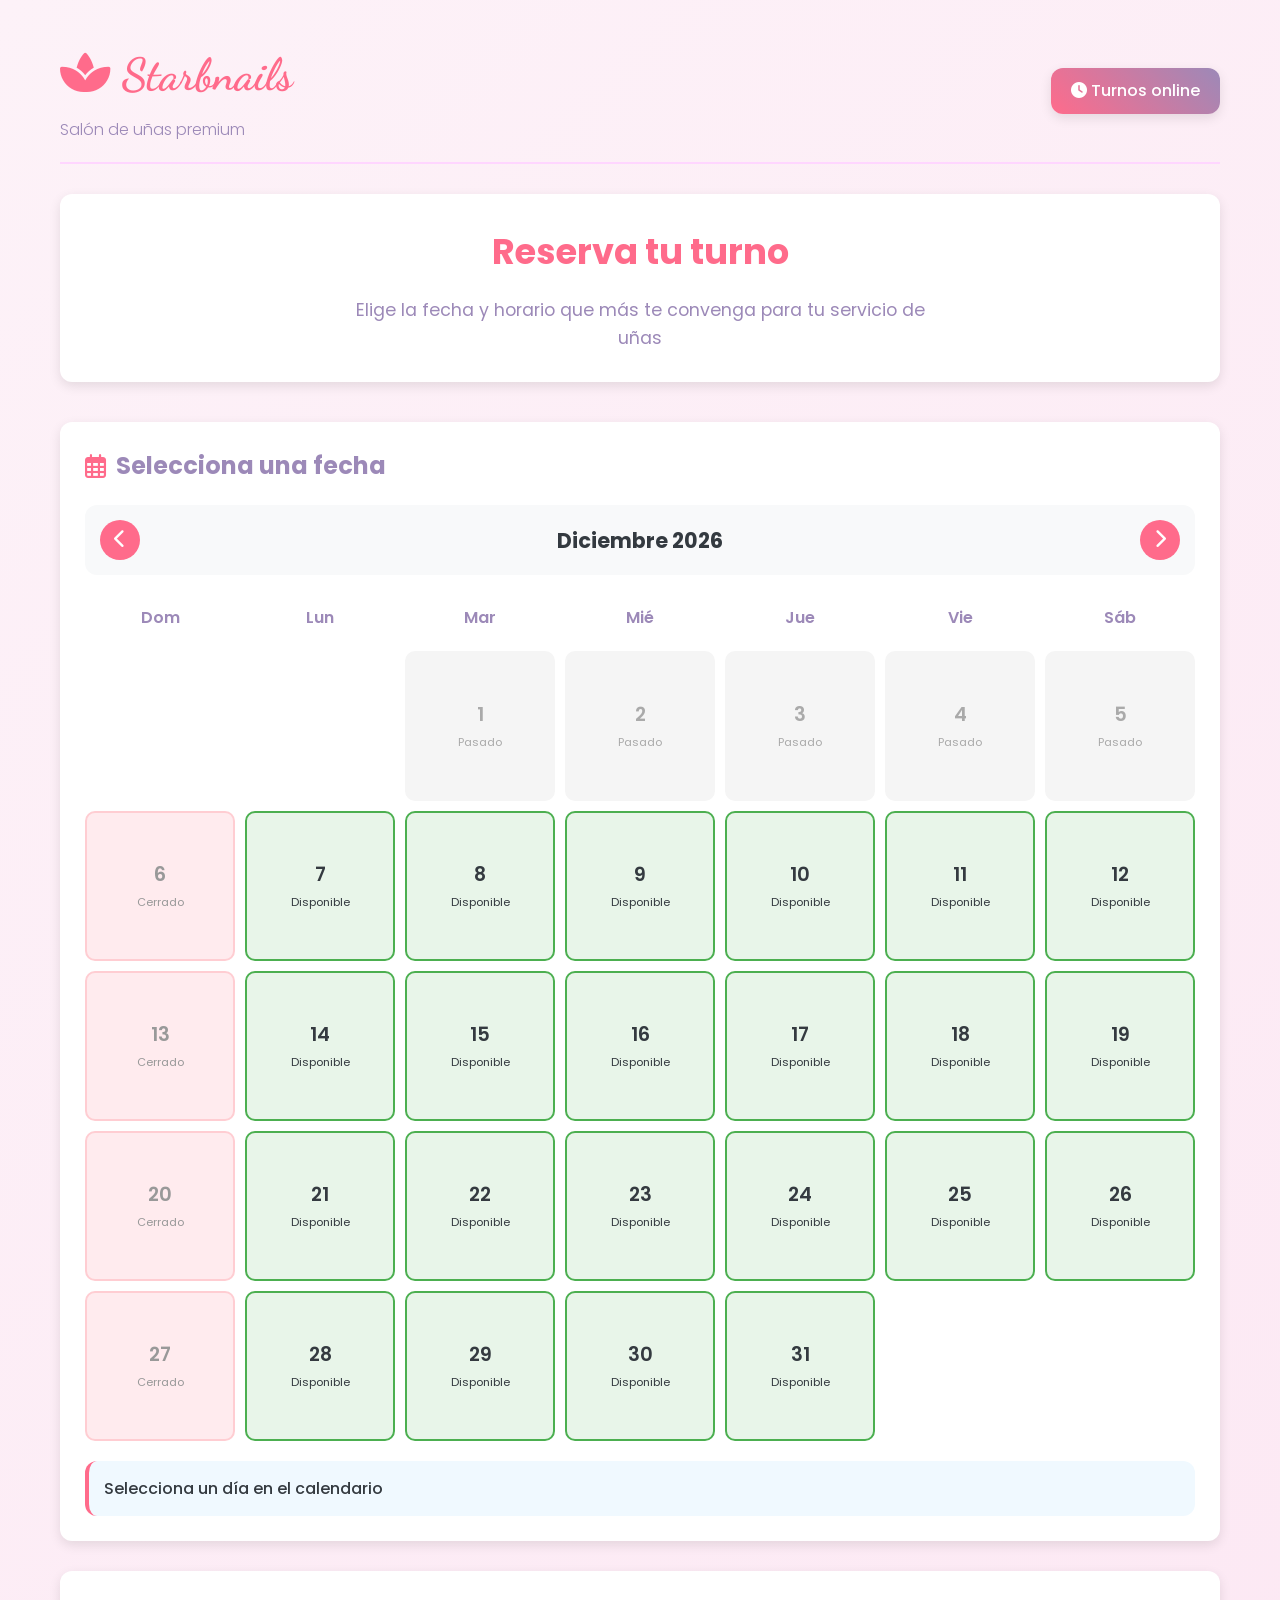
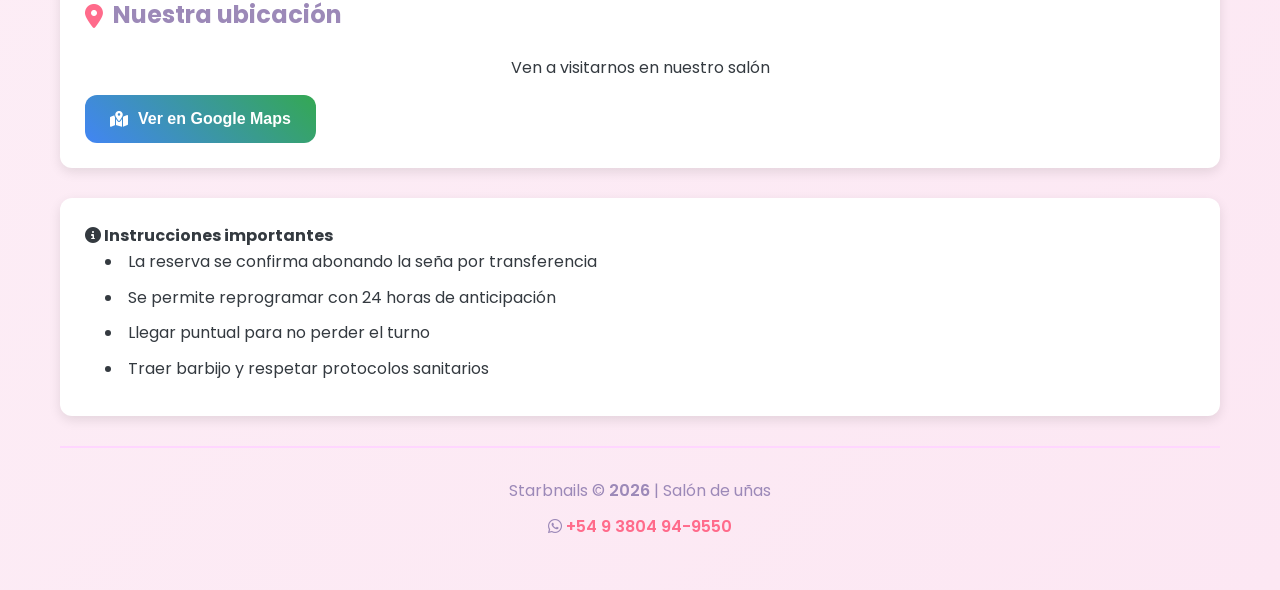
==== StarBnails/cliente/index.html @ 7f87d4b9 "Add files via upload" ====
<!DOCTYPE html>
<html lang="es">
<head>
    <meta charset="UTF-8">
    <meta name="viewport" content="width=device-width, initial-scale=1.0">
    <title>Starbnails - Reserva de Turnos</title>
    <link rel="stylesheet" href="style.css">
    <link rel="stylesheet" href="https://cdnjs.cloudflare.com/ajax/libs/font-awesome/6.4.0/css/all.min.css">
    <link href="https://fonts.googleapis.com/css2?family=Poppins:wght@300;400;500;600;700&family=Dancing+Script:wght@600&display=swap" rel="stylesheet">
</head>
<body>
    <div class="container">
        <!-- Header -->
        <header>
            <div class="logo">
                <h1><i class="fas fa-spa"></i> Starbnails</h1>
                <p>Salón de uñas premium</p>
            </div>
            <div class="info-banner">
                <p><i class="fas fa-clock"></i> Turnos online</p>
            </div>
        </header>

        <!-- Main Content -->
        <main>
            <section class="hero">
                <h2>Reserva tu turno</h2>
                <p>Elige la fecha y horario que más te convenga para tu servicio de uñas</p>
            </section>

            <!-- Calendar Section -->
            <section class="calendar-section">
                <h3><i class="far fa-calendar-alt"></i> Selecciona una fecha</h3>
                <div class="calendar-controls">
                    <button id="prev-month"><i class="fas fa-chevron-left"></i></button>
                    <h4 id="current-month">Mes actual</h4>
                    <button id="next-month"><i class="fas fa-chevron-right"></i></button>
                </div>
                <div class="calendar" id="calendar"></div>
                <div class="selected-day-info" id="selected-day-info">
                    <p>Selecciona un día en el calendario</p>
                </div>
            </section>

            <!-- Time Slots Section -->
            <section class="time-section" id="time-section" style="display: none;">
                <h3><i class="far fa-clock"></i> Horarios disponibles</h3>
                <div class="time-slots" id="time-slots">
                    <p>No hay horarios disponibles para este día</p>
                </div>
            </section>

            <!-- Booking Form -->
            <section class="booking-form" id="booking-form" style="display: none;">
                <h3><i class="far fa-edit"></i> Completa tus datos</h3>
                <form id="reservation-form">
                    <div class="form-group">
                        <label for="client-name"><i class="fas fa-user"></i> Nombre completo</label>
                        <input type="text" id="client-name" placeholder="Ingresa tu nombre" required>
                        <div class="error-message" id="name-error"></div>
                    </div>

                    <div class="selected-info">
                        <div class="info-item">
                            <span><i class="fas fa-calendar-day"></i> Fecha seleccionada:</span>
                            <span id="selected-date-display">--/--/----</span>
                        </div>
                        <div class="info-item">
                            <span><i class="fas fa-clock"></i> Horario seleccionado:</span>
                            <span id="selected-time-display">--:--</span>
                        </div>
                    </div>

                    <div class="form-actions">
                        <button type="submit" id="submit-btn" class="btn-primary">
                            <i class="fas fa-calendar-check"></i> Reservar turno
                        </button>
                        <button type="button" id="reset-btn" class="btn-secondary">
                            <i class="fas fa-redo"></i> Cambiar selección
                        </button>
                    </div>
                </form>
            </section>

            <!-- Cooldown Message -->
            <section class="cooldown-message" id="cooldown-message" style="display: none;">
                <div class="cooldown-content">
                    <div class="spinner"></div>
                    <h3>Turno reservado con éxito</h3>
                    <p>Redirigiendo a WhatsApp en <span id="countdown">5</span> segundos...</p>
                    <p class="small-text">No cierres esta ventana</p>
                </div>
            </section>

            <!-- Location Section -->
            <section class="location-section">
                <h3><i class="fas fa-map-marker-alt"></i> Nuestra ubicación</h3>
                <p>Ven a visitarnos en nuestro salón</p>
                <button id="location-btn" class="btn-location">
                    <i class="fas fa-map-marked-alt"></i> Ver en Google Maps
                </button>
            </section>

            <!-- Instructions -->
            <section class="instructions">
                <h4><i class="fas fa-info-circle"></i> Instrucciones importantes</h4>
                <ul>
                    <li>La reserva se confirma abonando la seña por transferencia</li>
                    <li>Se permite reprogramar con 24 horas de anticipación</li>
                    <li>Llegar puntual para no perder el turno</li>
                    <li>Traer barbijo y respetar protocolos sanitarios</li>
                </ul>
            </section>
        </main>

        <!-- Footer -->
        <footer>
            <p>Starbnails &copy; <span id="current-year"></span> | Salón de uñas</p>
            <p class="footer-contact">
                <i class="fab fa-whatsapp"></i> 
                <!-- NÚMERO ACTUALIZADO -->
                <span class="whatsapp-number">+54 9 3804 94-9550</span>
            </p>
        </footer>
    </div>

    <!-- Scripts -->
    <script src="../shared/storage.js"></script>
    <script src="../shared/realtime.js"></script>
    <script src="script.js"></script>
</body>
</html>
---- StarBnails/cliente/style.css ----
/* Reset y estilos base */
* {
    margin: 0;
    padding: 0;
    box-sizing: border-box;
}

:root {
    --primary-color: #ff6b8b;
    --secondary-color: #9c89b8;
    --accent-color: #ffd6ff;
    --light-color: #f8f9fa;
    --dark-color: #343a40;
    --success-color: #4caf50;
    --warning-color: #ff9800;
    --danger-color: #f44336;
    --disabled-color: #ccc;
    --shadow: 0 4px 12px rgba(0, 0, 0, 0.1);
    --border-radius: 12px;
    --transition: all 0.3s ease;
}

body {
    font-family: 'Poppins', sans-serif;
    background: linear-gradient(135deg, #fdf2f8 0%, #fce7f3 100%);
    color: var(--dark-color);
    line-height: 1.6;
    min-height: 100vh;
    padding: 0;
    margin: 0;
}

.container {
    max-width: 1200px;
    margin: 0 auto;
    padding: 20px;
}

/* Header */
header {
    display: flex;
    justify-content: space-between;
    align-items: center;
    padding: 20px 0;
    margin-bottom: 30px;
    border-bottom: 2px solid var(--accent-color);
}

.logo h1 {
    font-family: 'Dancing Script', cursive;
    font-size: 2.8rem;
    color: var(--primary-color);
    margin-bottom: 5px;
}

.logo p {
    color: var(--secondary-color);
    font-weight: 300;
}

.info-banner {
    background: linear-gradient(45deg, var(--primary-color), var(--secondary-color));
    color: white;
    padding: 10px 20px;
    border-radius: var(--border-radius);
    font-weight: 500;
    box-shadow: var(--shadow);
}

/* Hero Section */
.hero {
    text-align: center;
    margin-bottom: 40px;
    padding: 30px;
    background: white;
    border-radius: var(--border-radius);
    box-shadow: var(--shadow);
}

.hero h2 {
    color: var(--primary-color);
    font-size: 2.2rem;
    margin-bottom: 15px;
}

.hero p {
    color: var(--secondary-color);
    font-size: 1.1rem;
    max-width: 600px;
    margin: 0 auto;
}

/* Calendar Section */
.calendar-section, .time-section, .booking-form, .location-section, .instructions {
    background: white;
    border-radius: var(--border-radius);
    padding: 25px;
    margin-bottom: 30px;
    box-shadow: var(--shadow);
}

h3 {
    color: var(--secondary-color);
    margin-bottom: 20px;
    font-size: 1.5rem;
    display: flex;
    align-items: center;
    gap: 10px;
}

h3 i {
    color: var(--primary-color);
}

.calendar-controls {
    display: flex;
    justify-content: space-between;
    align-items: center;
    margin-bottom: 20px;
    background: #f8f9fa;
    padding: 15px;
    border-radius: var(--border-radius);
}

.calendar-controls h4 {
    color: var(--dark-color);
    font-size: 1.3rem;
}

.calendar-controls button {
    background: var(--primary-color);
    color: white;
    border: none;
    width: 40px;
    height: 40px;
    border-radius: 50%;
    cursor: pointer;
    font-size: 1.2rem;
    transition: var(--transition);
}

.calendar-controls button:hover {
    background: var(--secondary-color);
    transform: scale(1.05);
}

/* Calendar Grid */
.calendar {
    display: grid;
    grid-template-columns: repeat(7, 1fr);
    gap: 10px;
    margin-bottom: 20px;
}

.weekday {
    text-align: center;
    font-weight: 600;
    color: var(--secondary-color);
    padding: 10px 0;
}

.day {
    aspect-ratio: 1;
    display: flex;
    flex-direction: column;
    justify-content: center;
    align-items: center;
    border-radius: 10px;
    cursor: pointer;
    transition: var(--transition);
    border: 2px solid transparent;
    padding: 5px;
}

.day:hover:not(.empty, .disabled) {
    transform: translateY(-3px);
    box-shadow: var(--shadow);
}

.day-number {
    font-size: 1.2rem;
    font-weight: 600;
}

.day-status {
    font-size: 0.7rem;
    margin-top: 3px;
}

.empty {
    visibility: hidden;
}

.disabled {
    background-color: #f5f5f5;
    color: #aaa;
    cursor: not-allowed;
}

.available {
    background-color: #e8f5e9;
    color: var(--dark-color);
    border-color: var(--success-color);
}

.selected {
    background-color: var(--primary-color);
    color: white;
    border-color: var(--primary-color);
}

.booked {
    background-color: #ffebee;
    color: #666;
    cursor: not-allowed;
    border-color: #ffcdd2;
}

.blocked {
    background-color: #ffebee;
    color: #999;
    cursor: not-allowed;
    border-color: #ffcdd2;
}

/* Selected Day Info */
.selected-day-info {
    background: #f0f9ff;
    padding: 15px;
    border-radius: var(--border-radius);
    border-left: 4px solid var(--primary-color);
}

.selected-day-info p {
    font-weight: 500;
}

/* Time Slots */
.time-slots {
    display: grid;
    grid-template-columns: repeat(auto-fill, minmax(120px, 1fr));
    gap: 15px;
}

.time-slot {
    padding: 15px 10px;
    text-align: center;
    background: #f8f9fa;
    border-radius: 10px;
    cursor: pointer;
    transition: var(--transition);
    border: 2px solid transparent;
    font-weight: 500;
}

.time-slot:hover:not(.unavailable) {
    transform: translateY(-3px);
    box-shadow: var(--shadow);
}

.time-slot.available {
    background: #e8f5e9;
    border-color: var(--success-color);
}

.time-slot.selected {
    background: var(--primary-color);
    color: white;
    border-color: var(--primary-color);
}

.time-slot.unavailable {
    background: #ffebee;
    color: #999;
    cursor: not-allowed;
    text-decoration: line-through;
}

/* Booking Form */
.form-group {
    margin-bottom: 25px;
}

.form-group label {
    display: block;
    margin-bottom: 8px;
    font-weight: 500;
    color: var(--secondary-color);
}

.form-group input {
    width: 100%;
    padding: 15px;
    border: 2px solid #e0e0e0;
    border-radius: var(--border-radius);
    font-size: 1rem;
    transition: var(--transition);
}

.form-group input:focus {
    outline: none;
    border-color: var(--primary-color);
    box-shadow: 0 0 0 3px rgba(255, 107, 139, 0.2);
}

.error-message {
    color: var(--danger-color);
    font-size: 0.9rem;
    margin-top: 5px;
    min-height: 20px;
}

.selected-info {
    background: #f8f9fa;
    padding: 20px;
    border-radius: var(--border-radius);
    margin-bottom: 25px;
}

.info-item {
    display: flex;
    justify-content: space-between;
    margin-bottom: 10px;
    font-weight: 500;
}

.info-item:last-child {
    margin-bottom: 0;
}

/* Buttons */
.form-actions {
    display: flex;
    gap: 15px;
}

.btn-primary, .btn-secondary, .btn-location {
    padding: 15px 25px;
    border: none;
    border-radius: var(--border-radius);
    font-size: 1rem;
    font-weight: 600;
    cursor: pointer;
    transition: var(--transition);
    flex: 1;
    display: flex;
    align-items: center;
    justify-content: center;
    gap: 10px;
}

.btn-primary {
    background: linear-gradient(45deg, var(--primary-color), #ff8e9e);
    color: white;
}

.btn-primary:hover:not(:disabled) {
    background: linear-gradient(45deg, #ff5a7d, var(--primary-color));
    transform: translateY(-3px);
    box-shadow: var(--shadow);
}

.btn-primary:disabled {
    opacity: 0.6;
    cursor: not-allowed;
}

.btn-secondary {
    background: white;
    color: var(--secondary-color);
    border: 2px solid var(--secondary-color);
}

.btn-secondary:hover {
    background: #f8f9fa;
    transform: translateY(-3px);
    box-shadow: var(--shadow);
}

.btn-location {
    background: linear-gradient(45deg, #4285f4, #34a853);
    color: white;
    margin-top: 15px;
    max-width: 300px;
}

.btn-location:hover {
    transform: translateY(-3px);
    box-shadow: var(--shadow);
}

/* Cooldown Message */
.cooldown-message {
    position: fixed;
    top: 0;
    left: 0;
    width: 100%;
    height: 100%;
    background: rgba(0, 0, 0, 0.8);
    display: flex;
    justify-content: center;
    align-items: center;
    z-index: 1000;
}

.cooldown-content {
    background: white;
    padding: 40px;
    border-radius: var(--border-radius);
    text-align: center;
    max-width: 500px;
    width: 90%;
    box-shadow: var(--shadow);
}

.cooldown-content h3 {
    color: var(--success-color);
    margin-bottom: 15px;
}

.cooldown-content p {
    margin-bottom: 10px;
    font-size: 1.1rem;
}

.cooldown-content .small-text {
    font-size: 0.9rem;
    color: #666;
    margin-top: 20px;
}

/* Spinner */
.spinner {
    width: 60px;
    height: 60px;
    border: 5px solid #f3f3f3;
    border-top: 5px solid var(--primary-color);
    border-radius: 50%;
    animation: spin 1s linear infinite;
    margin: 0 auto 20px;
}

@keyframes spin {
    0% { transform: rotate(0deg); }
    100% { transform: rotate(360deg); }
}

/* Location & Instructions */
.location-section {
    text-align: center;
}

.instructions ul {
    list-style-position: inside;
    padding-left: 10px;
}

.instructions li {
    margin-bottom: 10px;
    padding-left: 10px;
}

/* Footer */
footer {
    text-align: center;
    padding: 30px 0;
    margin-top: 30px;
    border-top: 2px solid var(--accent-color);
    color: var(--secondary-color);
}

.footer-contact {
    margin-top: 10px;
    font-weight: 500;
}

.whatsapp-number {
    color: var(--primary-color);
    font-weight: 600;
}

#current-year {
    font-weight: 600;
}

/* Responsive Design */
@media (max-width: 768px) {
    .container {
        padding: 15px;
    }
    
    header {
        flex-direction: column;
        text-align: center;
        gap: 15px;
    }
    
    .logo h1 {
        font-size: 2.2rem;
    }
    
    .calendar {
        gap: 5px;
    }
    
    .day {
        padding: 3px;
    }
    
    .day-number {
        font-size: 1rem;
    }
    
    .time-slots {
        grid-template-columns: repeat(auto-fill, minmax(100px, 1fr));
    }
    
    .form-actions {
        flex-direction: column;
    }
    
    .hero h2 {
        font-size: 1.8rem;
    }
    
    h3 {
        font-size: 1.3rem;
    }
}

@media (max-width: 480px) {
    .calendar-section, .time-section, .booking-form, .location-section, .instructions {
        padding: 20px 15px;
    }
    
    .time-slots {
        grid-template-columns: repeat(2, 1fr);
    }
    
    .cooldown-content {
        padding: 30px 20px;
    }
}

/* Estilos adicionales para WhatsApp */

.checkmark {
    width: 60px;
    height: 60px;
    background: #4CAF50;
    color: white;
    border-radius: 50%;
    display: flex;
    align-items: center;
    justify-content: center;
    font-size: 2.5rem;
    margin: 0 auto 20px;
    animation: pulse 2s infinite;
}

@keyframes pulse {
    0% { transform: scale(1); }
    50% { transform: scale(1.1); }
    100% { transform: scale(1); }
}

.whatsapp-message {
    background: #f0f9ff;
    border: 1px solid #b3e0ff;
    border-radius: 8px;
    padding: 15px;
    margin: 15px 0;
    font-family: monospace;
    white-space: pre-line;
    text-align: left;
    max-height: 200px;
    overflow-y: auto;
    font-size: 0.9rem;
}

.whatsapp-button {
    background: #25D366;
    color: white;
    border: none;
    padding: 15px 25px;
    border-radius: 10px;
    font-size: 1.1rem;
    font-weight: bold;
    cursor: pointer;
    display: flex;
    align-items: center;
    justify-content: center;
    gap: 10px;
    margin: 20px auto;
    transition: all 0.3s ease;
    text-decoration: none;
    max-width: 300px;
}

.whatsapp-button:hover {
    background: #128C7E;
    transform: translateY(-2px);
    box-shadow: 0 4px 12px rgba(37, 211, 102, 0.3);
}

.whatsapp-button i {
    font-size: 1.3rem;
}

/* Mejorar el mensaje de cooldown */
.cooldown-content h3 {
    color: #4CAF50;
    margin-bottom: 10px;
}

.cooldown-content p {
    margin-bottom: 5px;
    color: #555;
}

.cooldown-content .small-text {
    font-size: 0.9rem;
    color: #777;
    margin-top: 15px;
}

/* Agregar al final del archivo client/style.css */

/* Estilos para el mensaje de WhatsApp */
.whatsapp-button {
    background: #25D366;
    color: white;
    border: none;
    padding: 15px 25px;
    border-radius: 10px;
    font-size: 1.1rem;
    font-weight: bold;
    cursor: pointer;
    display: flex;
    align-items: center;
    justify-content: center;
    gap: 10px;
    margin: 20px auto;
    transition: all 0.3s ease;
    text-decoration: none;
    max-width: 300px;
}

.whatsapp-button:hover {
    background: #128C7E;
    transform: translateY(-2px);
    box-shadow: 0 4px 12px rgba(37, 211, 102, 0.3);
}

.checkmark {
    width: 60px;
    height: 60px;
    background: #4CAF50;
    color: white;
    border-radius: 50%;
    display: flex;
    align-items: center;
    justify-content: center;
    font-size: 2.5rem;
    margin: 0 auto 20px;
    animation: pulse 2s infinite;
}

@keyframes pulse {
    0% { transform: scale(1); }
    50% { transform: scale(1.1); }
    100% { transform: scale(1); }
}

/* Estilos para admin */
.status-blocked {
    color: #dc3545;
    background: #f8d7da;
    padding: 8px 15px;
    border-radius: 20px;
    font-size: 0.9rem;
    font-weight: 500;
    display: inline-flex;
    align-items: center;
    gap: 8px;
    margin-bottom: 10px;
}

.status-open {
    color: #28a745;
    background: #d4edda;
    padding: 8px 15px;
    border-radius: 20px;
    font-size: 0.9rem;
    font-weight: 500;
    display: inline-flex;
    align-items: center;
    gap: 8px;
    margin-bottom: 10px;
}

.status-closed {
    color: #6c757d;
    background: #e2e3e5;
    padding: 8px 15px;
    border-radius: 20px;
    font-size: 0.9rem;
    font-weight: 500;
    display: inline-flex;
    align-items: center;
    gap: 8px;
    margin-bottom: 10px;
}

.booking-list {
    list-style: none;
    padding: 0;
    margin-top: 15px;
}

.booking-list li {
    display: flex;
    justify-content: space-between;
    align-items: center;
    padding: 10px 15px;
    background: white;
    border-radius: 8px;
    margin-bottom: 8px;
    border: 1px solid #dee2e6;
}

.booking-list li:hover {
    background: #f8f9fa;
}

.no-hours {
    color: #6c757d;
    font-style: italic;
    text-align: center;
    padding: 20px;
}
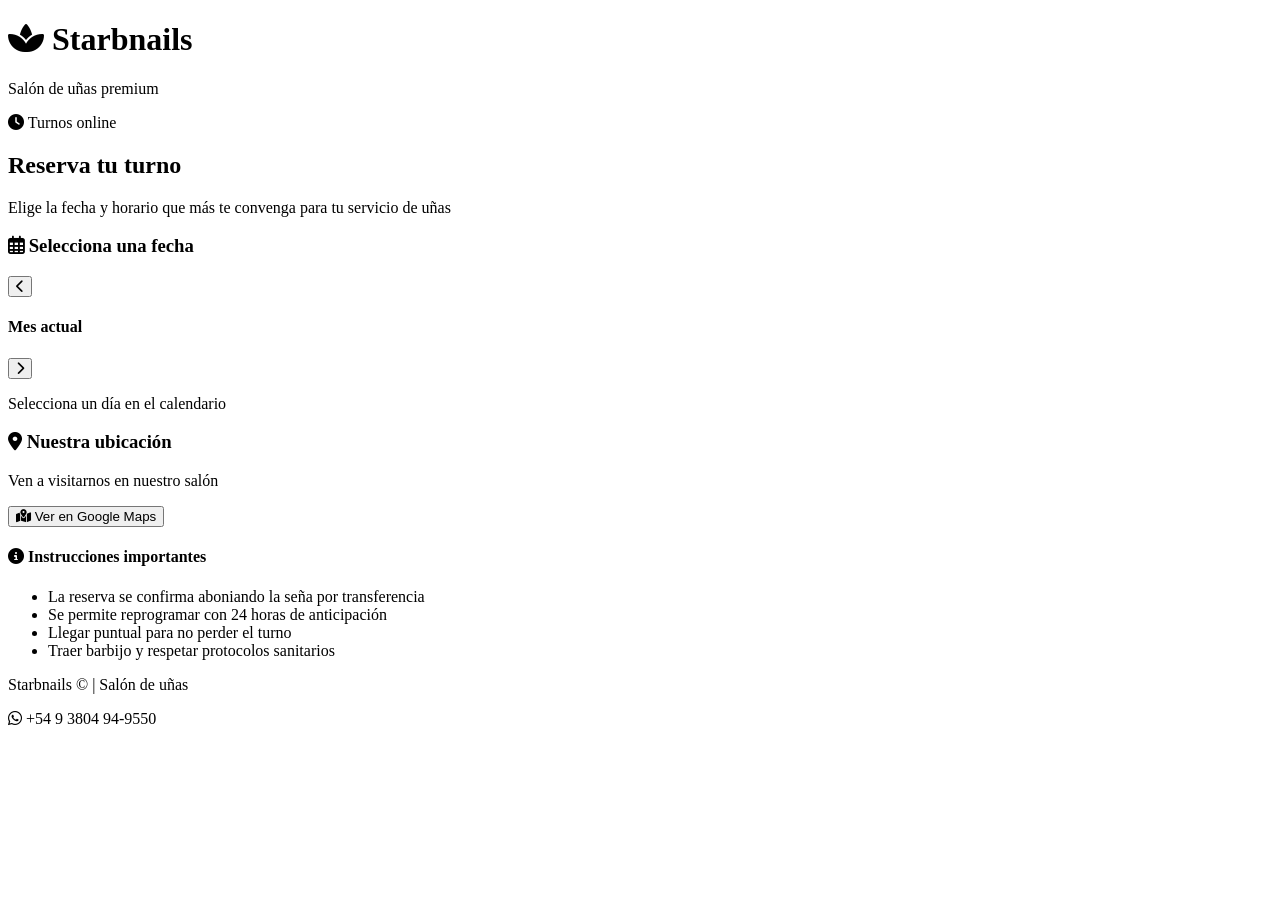
==== commit 6e6cdd3a: "Add files via upload" ====
--- a/StarBnails/cliente/index.html
+++ b/StarBnails/cliente/index.html
@@ -4,10 +4,13 @@
     <meta charset="UTF-8">
     <meta name="viewport" content="width=device-width, initial-scale=1.0">
     <title>Starbnails - Reserva de Turnos</title>
-    <link rel="stylesheet" href="style.css">
+
+    <!-- CSS con rutas absolutas -->
+    <link rel="stylesheet" href="/cliente/style.css">
     <link rel="stylesheet" href="https://cdnjs.cloudflare.com/ajax/libs/font-awesome/6.4.0/css/all.min.css">
     <link href="https://fonts.googleapis.com/css2?family=Poppins:wght@300;400;500;600;700&family=Dancing+Script:wght@600&display=swap" rel="stylesheet">
 </head>
+
 <body>
     <div class="container">
         <!-- Header -->
@@ -105,7 +108,7 @@
             <section class="instructions">
                 <h4><i class="fas fa-info-circle"></i> Instrucciones importantes</h4>
                 <ul>
-                    <li>La reserva se confirma abonando la seña por transferencia</li>
+                    <li>La reserva se confirma aboniando la seña por transferencia</li>
                     <li>Se permite reprogramar con 24 horas de anticipación</li>
                     <li>Llegar puntual para no perder el turno</li>
                     <li>Traer barbijo y respetar protocolos sanitarios</li>
@@ -124,9 +127,9 @@
         </footer>
     </div>
 
-    <!-- Scripts -->
-    <script src="../shared/storage.js"></script>
-    <script src="../shared/realtime.js"></script>
-    <script src="script.js"></script>
+    <!-- Scripts con rutas ABSOLUTAS para GitHub Pages -->
+    <script src="/shared/storage.js"></script>
+    <script src="/shared/realtime.js"></script>
+    <script src="/cliente/script.js"></script>
 </body>
 </html>
